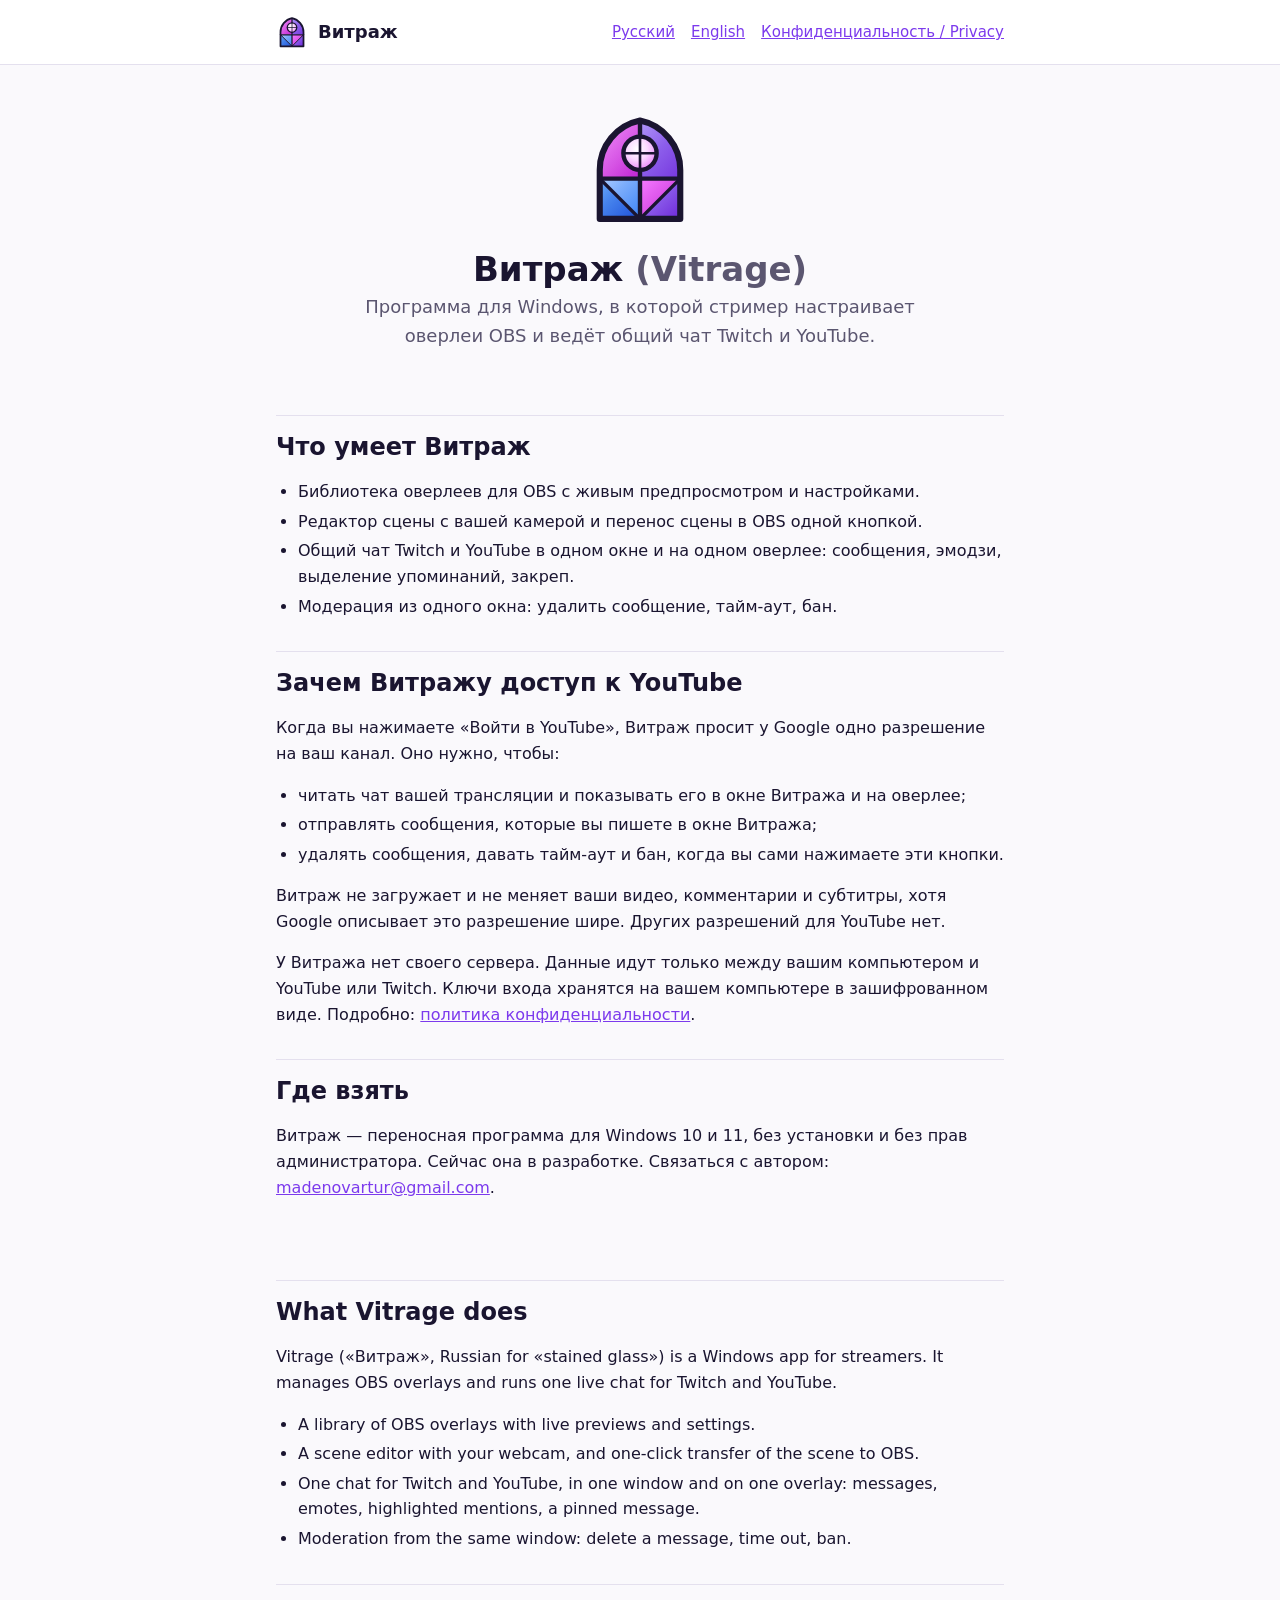
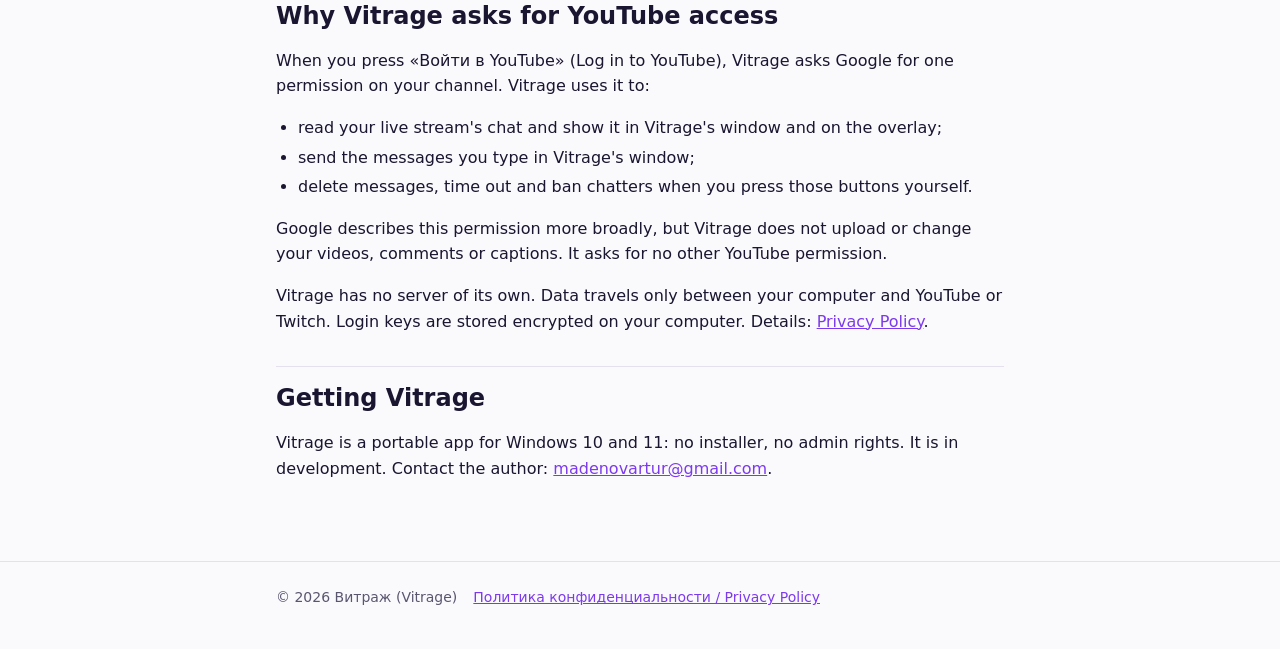
==== index.html @ 93ac86d0 "Vitrage site: home page and privacy policy Co-Authored-By: Claude Opus 5.5 <noreply@anthropic.com>" ====
<!doctype html>
<html lang="ru">
<head>
  <meta charset="utf-8">
  <meta name="viewport" content="width=device-width, initial-scale=1">
  <title>Витраж (Vitrage)</title>
  <meta name="description" content="Витраж (Vitrage) — программа для Windows: оверлеи OBS и общий чат Twitch и YouTube для стримеров.">
  <link rel="icon" href="logo.svg" type="image/svg+xml">
  <link rel="stylesheet" href="style.css">
</head>
<body>
  <header class="site">
    <div class="wrap">
      <a class="brand" href="./"><img src="logo.svg" alt="">Витраж</a>
      <nav>
        <a href="#ru">Русский</a>
        <a href="#en">English</a>
        <a href="privacy.html">Конфиденциальность / Privacy</a>
      </nav>
    </div>
  </header>

  <div class="wrap">
    <div class="hero">
      <img src="logo.svg" alt="Логотип Витража">
      <h1>Витраж <span class="muted">(Vitrage)</span></h1>
      <p>Программа для Windows, в которой стример настраивает оверлеи OBS и ведёт общий чат Twitch и YouTube.</p>
    </div>

    <main>
      <section id="ru" lang="ru">
        <h2>Что умеет Витраж</h2>
        <ul>
          <li>Библиотека оверлеев для OBS с живым предпросмотром и настройками.</li>
          <li>Редактор сцены с вашей камерой и перенос сцены в OBS одной кнопкой.</li>
          <li>Общий чат Twitch и YouTube в одном окне и на одном оверлее: сообщения, эмодзи, выделение упоминаний, закреп.</li>
          <li>Модерация из одного окна: удалить сообщение, тайм-аут, бан.</li>
        </ul>

        <h2>Зачем Витражу доступ к YouTube</h2>
        <p>Когда вы нажимаете «Войти в YouTube», Витраж просит у Google одно разрешение на ваш канал. Оно нужно, чтобы:</p>
        <ul>
          <li>читать чат вашей трансляции и показывать его в окне Витража и на оверлее;</li>
          <li>отправлять сообщения, которые вы пишете в окне Витража;</li>
          <li>удалять сообщения, давать тайм-аут и бан, когда вы сами нажимаете эти кнопки.</li>
        </ul>
        <p>Витраж не загружает и не меняет ваши видео, комментарии и субтитры, хотя Google описывает это разрешение шире. Других разрешений для YouTube нет.</p>
        <p>У Витража нет своего сервера. Данные идут только между вашим компьютером и YouTube или Twitch. Ключи входа хранятся на вашем компьютере в зашифрованном виде. Подробно: <a href="privacy.html#ru">политика конфиденциальности</a>.</p>

        <h2>Где взять</h2>
        <p>Витраж — переносная программа для Windows 10 и 11, без установки и без прав администратора. Сейчас она в разработке. Связаться с автором: <a href="mailto:madenovartur@gmail.com">madenovartur@gmail.com</a>.</p>
      </section>

      <section id="en" lang="en">
        <h2>What Vitrage does</h2>
        <p>Vitrage («Витраж», Russian for «stained glass») is a Windows app for streamers. It manages OBS overlays and runs one live chat for Twitch and YouTube.</p>
        <ul>
          <li>A library of OBS overlays with live previews and settings.</li>
          <li>A scene editor with your webcam, and one-click transfer of the scene to OBS.</li>
          <li>One chat for Twitch and YouTube, in one window and on one overlay: messages, emotes, highlighted mentions, a pinned message.</li>
          <li>Moderation from the same window: delete a message, time out, ban.</li>
        </ul>

        <h2>Why Vitrage asks for YouTube access</h2>
        <p>When you press «Войти в YouTube» (Log in to YouTube), Vitrage asks Google for one permission on your channel. Vitrage uses it to:</p>
        <ul>
          <li>read your live stream's chat and show it in Vitrage's window and on the overlay;</li>
          <li>send the messages you type in Vitrage's window;</li>
          <li>delete messages, time out and ban chatters when you press those buttons yourself.</li>
        </ul>
        <p>Google describes this permission more broadly, but Vitrage does not upload or change your videos, comments or captions. It asks for no other YouTube permission.</p>
        <p>Vitrage has no server of its own. Data travels only between your computer and YouTube or Twitch. Login keys are stored encrypted on your computer. Details: <a href="privacy.html#en">Privacy Policy</a>.</p>

        <h2>Getting Vitrage</h2>
        <p>Vitrage is a portable app for Windows 10 and 11: no installer, no admin rights. It is in development. Contact the author: <a href="mailto:madenovartur@gmail.com">madenovartur@gmail.com</a>.</p>
      </section>
    </main>
  </div>

  <footer class="site">
    <div class="wrap">
      <span>© 2026 Витраж (Vitrage)</span>
      <a href="privacy.html">Политика конфиденциальности / Privacy Policy</a>
    </div>
  </footer>
</body>
</html>
---- style.css ----
:root {
  --bg: #faf9fc;
  --surface: #ffffff;
  --text: #1a1530;
  --muted: #5b5670;
  --line: #e4e0ee;
  --accent: #7c3aed;
  --accent-2: #c026d3;
  color-scheme: light;
}

@media (prefers-color-scheme: dark) {
  :root {
    --bg: #12101c;
    --surface: #1b1829;
    --text: #ece9f5;
    --muted: #a7a2bb;
    --line: #2c2840;
    --accent: #a78bfa;
    --accent-2: #f57cff;
    color-scheme: dark;
  }
}

* { box-sizing: border-box; }

body {
  margin: 0;
  background: var(--bg);
  color: var(--text);
  font: 16px/1.6 "Segoe UI", system-ui, -apple-system, Roboto, sans-serif;
}

a { color: var(--accent); }
a:hover { color: var(--accent-2); }

.wrap { max-width: 760px; margin: 0 auto; padding: 0 16px; }

header.site {
  border-bottom: 1px solid var(--line);
  background: var(--surface);
}

header.site .wrap {
  display: flex;
  align-items: center;
  gap: 12px;
  min-height: 64px;
  flex-wrap: wrap;
}

header.site .brand {
  display: flex;
  align-items: center;
  gap: 10px;
  color: var(--text);
  text-decoration: none;
  font-weight: 600;
  font-size: 18px;
}

header.site .brand img { width: 32px; height: 32px; }

header.site nav { margin-left: auto; display: flex; gap: 16px; font-size: 15px; }

.hero { padding: 48px 0 24px; text-align: center; }
.hero img { width: 112px; height: 112px; }
.hero h1 { margin: 16px 0 4px; font-size: 34px; line-height: 1.2; }
.hero p { margin: 0 auto; max-width: 560px; color: var(--muted); font-size: 18px; }

main section { padding: 8px 0 24px; }

h2 {
  margin: 32px 0 8px;
  font-size: 24px;
  line-height: 1.3;
  padding-top: 16px;
  border-top: 1px solid var(--line);
}

h3 { margin: 24px 0 4px; font-size: 18px; }

ul { padding-left: 22px; }
li { margin: 4px 0; }

.card {
  background: var(--surface);
  border: 1px solid var(--line);
  border-radius: 12px;
  padding: 16px 20px;
  margin: 16px 0;
}

.muted { color: var(--muted); }

footer.site {
  border-top: 1px solid var(--line);
  margin-top: 40px;
  padding: 24px 0 40px;
  color: var(--muted);
  font-size: 14px;
}

footer.site .wrap { display: flex; gap: 16px; flex-wrap: wrap; }
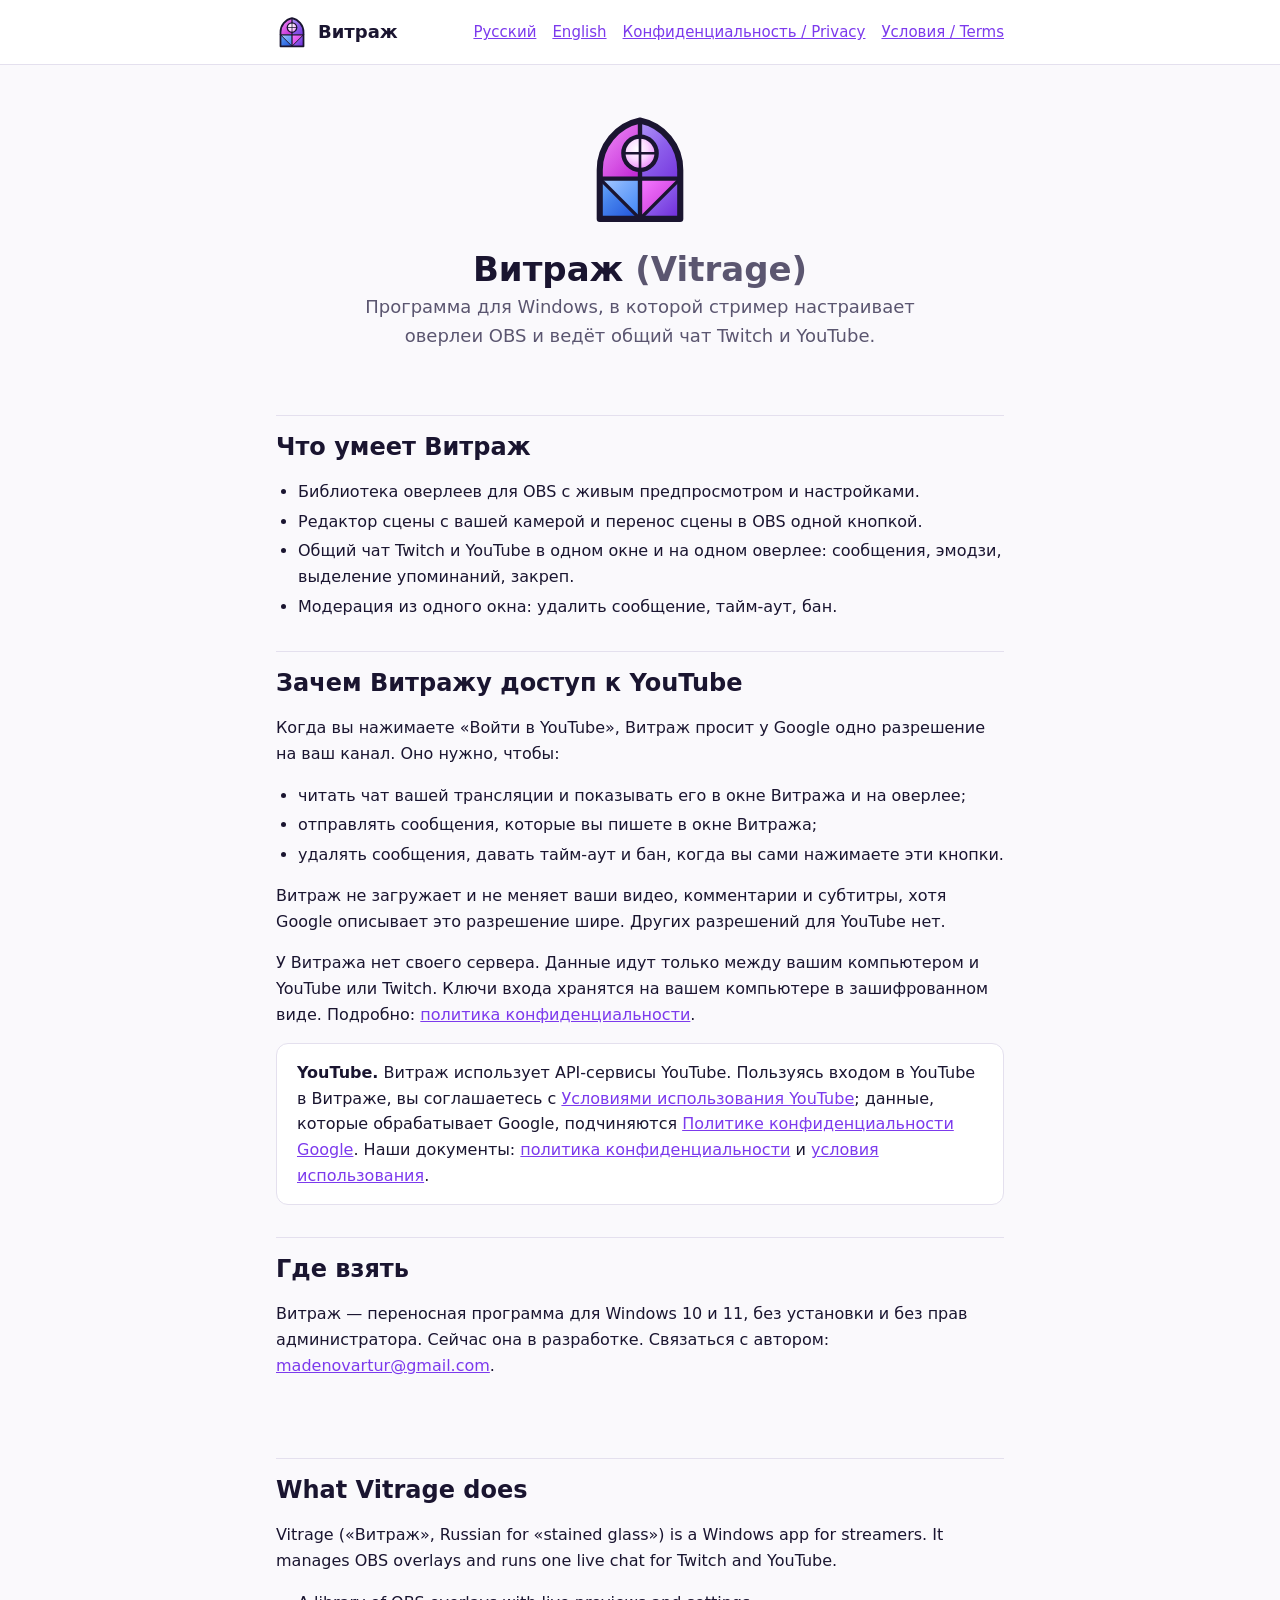
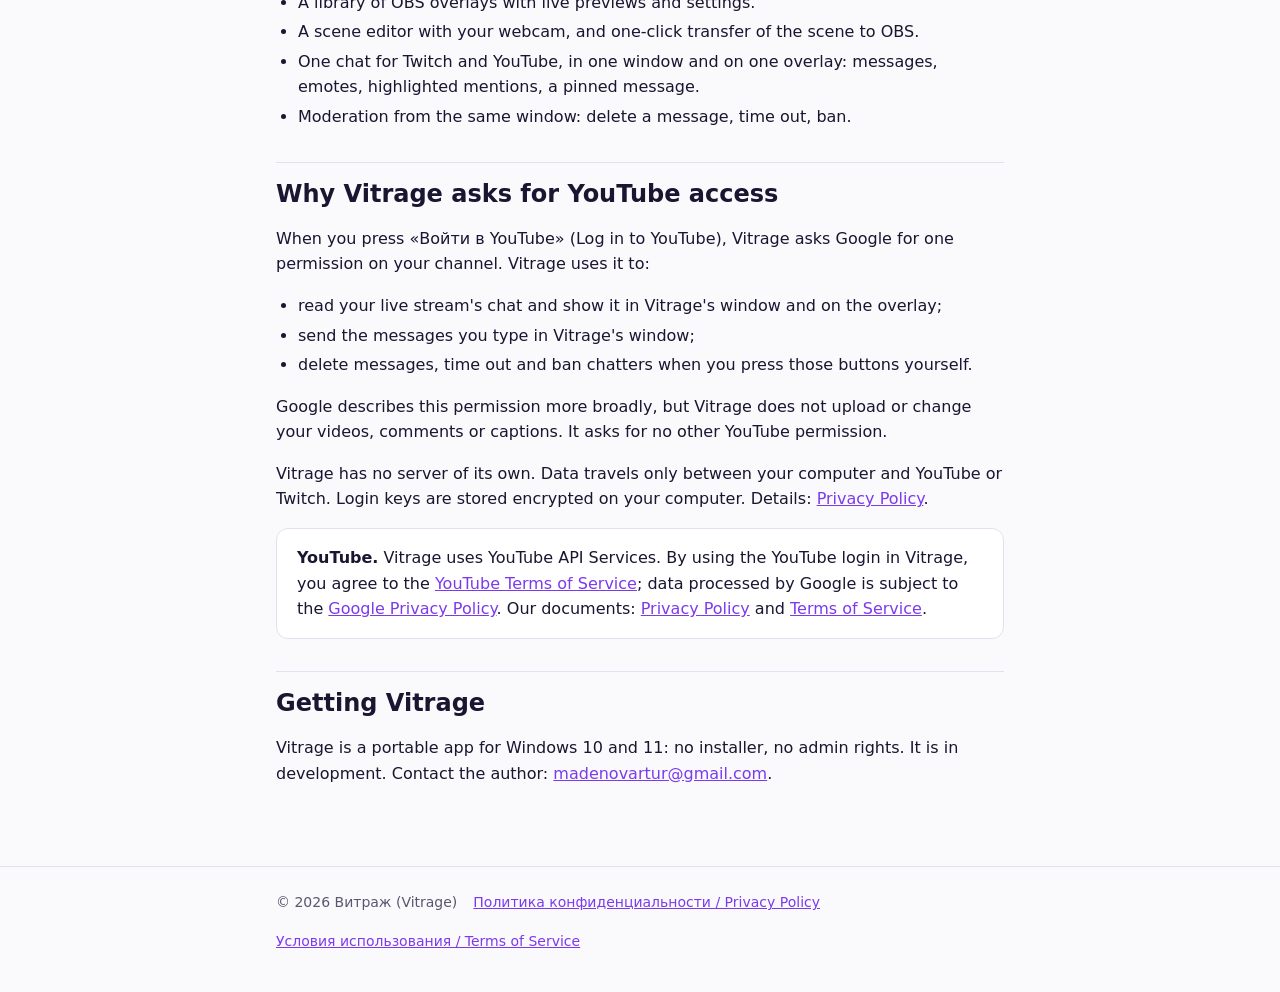
==== commit ed8b7b59: "Terms of Service page, YouTube links on the home page, 30-day data limits in the privacy policy Co-A" ====
--- a/index.html
+++ b/index.html
@@ -16,6 +16,7 @@
         <a href="#ru">Русский</a>
         <a href="#en">English</a>
         <a href="privacy.html">Конфиденциальность / Privacy</a>
+        <a href="terms.html">Условия / Terms</a>
       </nav>
     </div>
   </header>
@@ -46,6 +47,9 @@
         </ul>
         <p>Витраж не загружает и не меняет ваши видео, комментарии и субтитры, хотя Google описывает это разрешение шире. Других разрешений для YouTube нет.</p>
         <p>У Витража нет своего сервера. Данные идут только между вашим компьютером и YouTube или Twitch. Ключи входа хранятся на вашем компьютере в зашифрованном виде. Подробно: <a href="privacy.html#ru">политика конфиденциальности</a>.</p>
+        <div class="card">
+          <strong>YouTube.</strong> Витраж использует API-сервисы YouTube. Пользуясь входом в YouTube в Витраже, вы соглашаетесь с <a href="https://www.youtube.com/t/terms">Условиями использования YouTube</a>; данные, которые обрабатывает Google, подчиняются <a href="https://policies.google.com/privacy">Политике конфиденциальности Google</a>. Наши документы: <a href="privacy.html#ru">политика конфиденциальности</a> и <a href="terms.html#ru">условия использования</a>.
+        </div>
 
         <h2>Где взять</h2>
         <p>Витраж — переносная программа для Windows 10 и 11, без установки и без прав администратора. Сейчас она в разработке. Связаться с автором: <a href="mailto:madenovartur@gmail.com">madenovartur@gmail.com</a>.</p>
@@ -70,6 +74,9 @@
         </ul>
         <p>Google describes this permission more broadly, but Vitrage does not upload or change your videos, comments or captions. It asks for no other YouTube permission.</p>
         <p>Vitrage has no server of its own. Data travels only between your computer and YouTube or Twitch. Login keys are stored encrypted on your computer. Details: <a href="privacy.html#en">Privacy Policy</a>.</p>
+        <div class="card">
+          <strong>YouTube.</strong> Vitrage uses YouTube API Services. By using the YouTube login in Vitrage, you agree to the <a href="https://www.youtube.com/t/terms">YouTube Terms of Service</a>; data processed by Google is subject to the <a href="https://policies.google.com/privacy">Google Privacy Policy</a>. Our documents: <a href="privacy.html#en">Privacy Policy</a> and <a href="terms.html#en">Terms of Service</a>.
+        </div>
 
         <h2>Getting Vitrage</h2>
         <p>Vitrage is a portable app for Windows 10 and 11: no installer, no admin rights. It is in development. Contact the author: <a href="mailto:madenovartur@gmail.com">madenovartur@gmail.com</a>.</p>
@@ -81,6 +88,7 @@
     <div class="wrap">
       <span>© 2026 Витраж (Vitrage)</span>
       <a href="privacy.html">Политика конфиденциальности / Privacy Policy</a>
+      <a href="terms.html">Условия использования / Terms of Service</a>
     </div>
   </footer>
 </body>
--- a/style.css
+++ b/style.css
@@ -61,7 +61,7 @@
 
 header.site .brand img { width: 32px; height: 32px; }
 
-header.site nav { margin-left: auto; display: flex; gap: 16px; font-size: 15px; }
+header.site nav { margin-left: auto; display: flex; flex-wrap: wrap; gap: 4px 16px; font-size: 15px; }
 
 .hero { padding: 48px 0 24px; text-align: center; }
 .hero img { width: 112px; height: 112px; }
